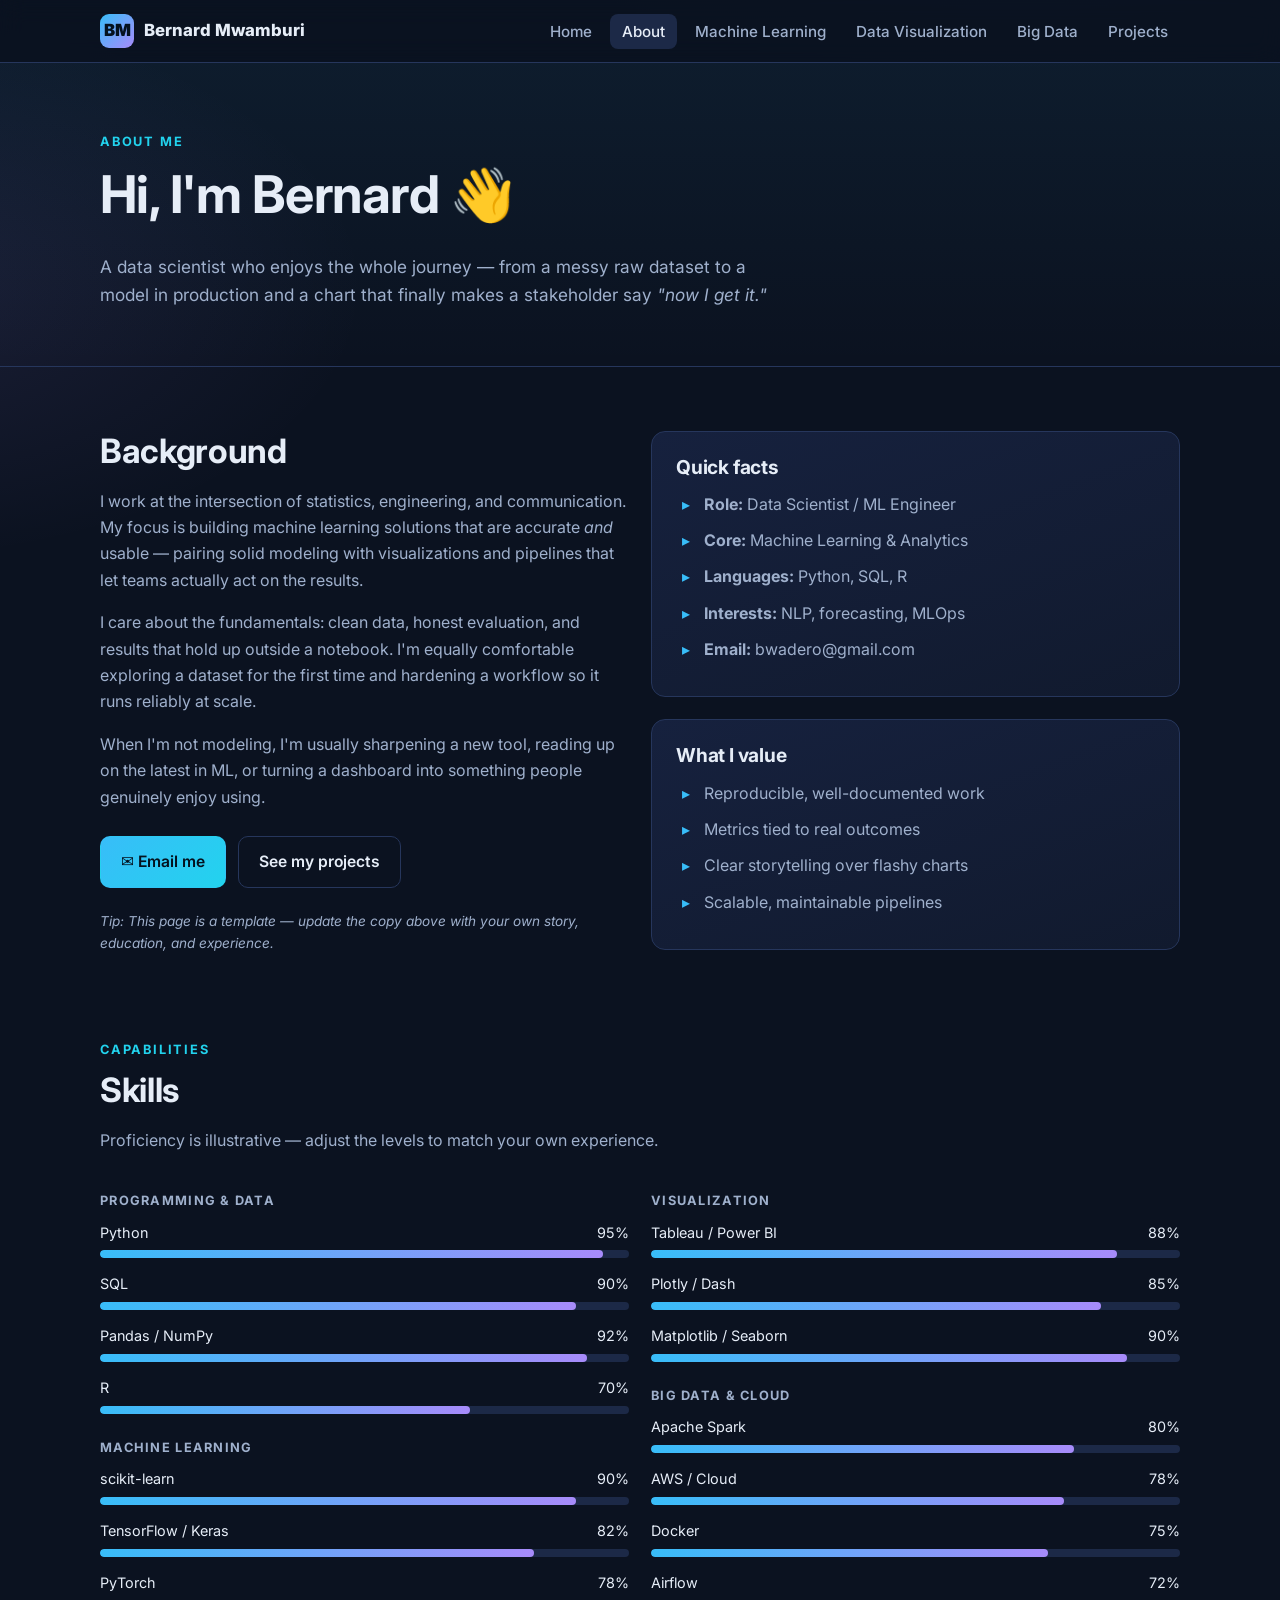
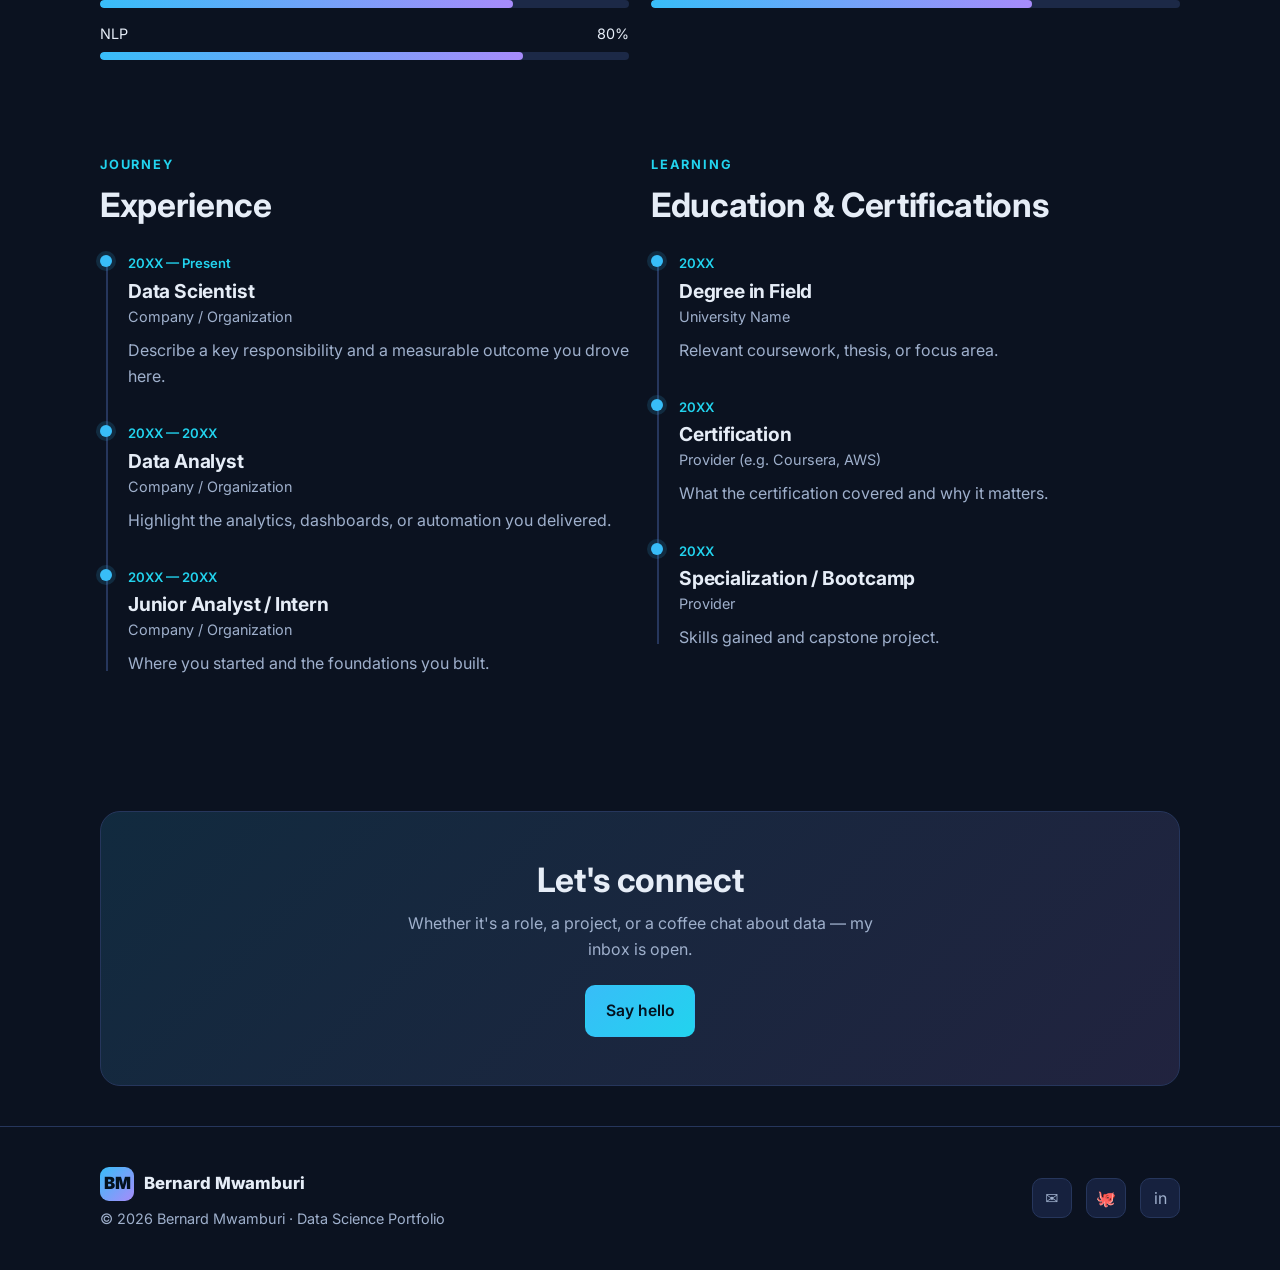
==== about.html @ d90df363 "Build multi-page Data Science portfolio website Add a static GitHub Pages site with dedicated pages " ====
<!DOCTYPE html>
<html lang="en">
<head>
  <meta charset="UTF-8" />
  <meta name="viewport" content="width=device-width, initial-scale=1.0" />
  <title>About — Bernard Mwamburi</title>
  <meta name="description" content="About Bernard Mwamburi — data science background, skills, and experience." />
  <link rel="preconnect" href="https://fonts.googleapis.com" />
  <link rel="preconnect" href="https://fonts.gstatic.com" crossorigin />
  <link href="https://fonts.googleapis.com/css2?family=Inter:wght@400;500;600;700;800;900&display=swap" rel="stylesheet" />
  <link rel="stylesheet" href="assets/css/style.css" />
</head>
<body>

  <nav class="nav">
    <div class="nav-inner">
      <a href="index.html" class="brand"><span class="logo">BM</span> Bernard Mwamburi</a>
      <button class="nav-toggle" aria-label="Toggle navigation" aria-expanded="false">☰</button>
      <ul class="nav-links">
        <li><a href="index.html">Home</a></li>
        <li><a href="about.html" class="active">About</a></li>
        <li><a href="machine-learning.html">Machine Learning</a></li>
        <li><a href="data-visualization.html">Data Visualization</a></li>
        <li><a href="big-data-analytics.html">Big Data</a></li>
        <li><a href="projects.html">Projects</a></li>
      </ul>
    </div>
  </nav>

  <header class="page-header">
    <div class="container reveal">
      <span class="eyebrow">About me</span>
      <h1>Hi, I'm Bernard 👋</h1>
      <p>
        A data scientist who enjoys the whole journey — from a messy raw dataset to a
        model in production and a chart that finally makes a stakeholder say
        <em>"now I get it."</em>
      </p>
    </div>
  </header>

  <!-- Bio + quick facts -->
  <section class="section">
    <div class="container">
      <div class="grid grid-2" style="align-items:start;">
        <div class="reveal">
          <h2>Background</h2>
          <p class="muted">
            I work at the intersection of statistics, engineering, and communication.
            My focus is building machine learning solutions that are accurate <em>and</em>
            usable — pairing solid modeling with visualizations and pipelines that let
            teams actually act on the results.
          </p>
          <p class="muted">
            I care about the fundamentals: clean data, honest evaluation, and results
            that hold up outside a notebook. I'm equally comfortable exploring a dataset
            for the first time and hardening a workflow so it runs reliably at scale.
          </p>
          <p class="muted">
            When I'm not modeling, I'm usually sharpening a new tool, reading up on the
            latest in ML, or turning a dashboard into something people genuinely enjoy using.
          </p>

          <div class="hero-actions">
            <a href="mailto:bwadero@gmail.com" class="btn btn-primary">✉️ Email me</a>
            <a href="projects.html" class="btn btn-ghost">See my projects</a>
          </div>

          <p class="muted" style="margin-top:22px; font-size:0.85rem;">
            <em>Tip: This page is a template — update the copy above with your own story,
            education, and experience.</em>
          </p>
        </div>

        <div class="reveal">
          <div class="card">
            <h3>Quick facts</h3>
            <ul class="check-list" style="margin-top:12px;">
              <li><strong>Role:</strong> Data Scientist / ML Engineer</li>
              <li><strong>Core:</strong> Machine Learning &amp; Analytics</li>
              <li><strong>Languages:</strong> Python, SQL, R</li>
              <li><strong>Interests:</strong> NLP, forecasting, MLOps</li>
              <li><strong>Email:</strong> bwadero@gmail.com</li>
            </ul>
          </div>
          <div class="card" style="margin-top:22px;">
            <h3>What I value</h3>
            <ul class="check-list" style="margin-top:12px;">
              <li>Reproducible, well-documented work</li>
              <li>Metrics tied to real outcomes</li>
              <li>Clear storytelling over flashy charts</li>
              <li>Scalable, maintainable pipelines</li>
            </ul>
          </div>
        </div>
      </div>
    </div>
  </section>

  <!-- Skills -->
  <section class="section" style="padding-top:0;">
    <div class="container">
      <div class="section-head reveal">
        <span class="eyebrow">Capabilities</span>
        <h2>Skills</h2>
        <p class="muted">Proficiency is illustrative — adjust the levels to match your own experience.</p>
      </div>

      <div class="grid grid-2" style="align-items:start;">
        <div class="reveal">
          <div class="skill-group">
            <h4>Programming &amp; Data</h4>
            <div class="skill-bar"><div class="label"><span>Python</span><span>95%</span></div><div class="track"><div class="fill" data-level="95%"></div></div></div>
            <div class="skill-bar"><div class="label"><span>SQL</span><span>90%</span></div><div class="track"><div class="fill" data-level="90%"></div></div></div>
            <div class="skill-bar"><div class="label"><span>Pandas / NumPy</span><span>92%</span></div><div class="track"><div class="fill" data-level="92%"></div></div></div>
            <div class="skill-bar"><div class="label"><span>R</span><span>70%</span></div><div class="track"><div class="fill" data-level="70%"></div></div></div>
          </div>
          <div class="skill-group">
            <h4>Machine Learning</h4>
            <div class="skill-bar"><div class="label"><span>scikit-learn</span><span>90%</span></div><div class="track"><div class="fill" data-level="90%"></div></div></div>
            <div class="skill-bar"><div class="label"><span>TensorFlow / Keras</span><span>82%</span></div><div class="track"><div class="fill" data-level="82%"></div></div></div>
            <div class="skill-bar"><div class="label"><span>PyTorch</span><span>78%</span></div><div class="track"><div class="fill" data-level="78%"></div></div></div>
            <div class="skill-bar"><div class="label"><span>NLP</span><span>80%</span></div><div class="track"><div class="fill" data-level="80%"></div></div></div>
          </div>
        </div>

        <div class="reveal">
          <div class="skill-group">
            <h4>Visualization</h4>
            <div class="skill-bar"><div class="label"><span>Tableau / Power BI</span><span>88%</span></div><div class="track"><div class="fill" data-level="88%"></div></div></div>
            <div class="skill-bar"><div class="label"><span>Plotly / Dash</span><span>85%</span></div><div class="track"><div class="fill" data-level="85%"></div></div></div>
            <div class="skill-bar"><div class="label"><span>Matplotlib / Seaborn</span><span>90%</span></div><div class="track"><div class="fill" data-level="90%"></div></div></div>
          </div>
          <div class="skill-group">
            <h4>Big Data &amp; Cloud</h4>
            <div class="skill-bar"><div class="label"><span>Apache Spark</span><span>80%</span></div><div class="track"><div class="fill" data-level="80%"></div></div></div>
            <div class="skill-bar"><div class="label"><span>AWS / Cloud</span><span>78%</span></div><div class="track"><div class="fill" data-level="78%"></div></div></div>
            <div class="skill-bar"><div class="label"><span>Docker</span><span>75%</span></div><div class="track"><div class="fill" data-level="75%"></div></div></div>
            <div class="skill-bar"><div class="label"><span>Airflow</span><span>72%</span></div><div class="track"><div class="fill" data-level="72%"></div></div></div>
          </div>
        </div>
      </div>
    </div>
  </section>

  <!-- Experience / education timeline -->
  <section class="section" style="padding-top:0;">
    <div class="container">
      <div class="grid grid-2" style="align-items:start;">
        <div class="reveal">
          <div class="section-head" style="margin-bottom:24px;">
            <span class="eyebrow">Journey</span>
            <h2>Experience</h2>
          </div>
          <div class="timeline">
            <div class="timeline-item">
              <span class="when">20XX — Present</span>
              <h3>Data Scientist</h3>
              <div class="where">Company / Organization</div>
              <p class="muted">Describe a key responsibility and a measurable outcome you drove here.</p>
            </div>
            <div class="timeline-item">
              <span class="when">20XX — 20XX</span>
              <h3>Data Analyst</h3>
              <div class="where">Company / Organization</div>
              <p class="muted">Highlight the analytics, dashboards, or automation you delivered.</p>
            </div>
            <div class="timeline-item">
              <span class="when">20XX — 20XX</span>
              <h3>Junior Analyst / Intern</h3>
              <div class="where">Company / Organization</div>
              <p class="muted">Where you started and the foundations you built.</p>
            </div>
          </div>
        </div>

        <div class="reveal">
          <div class="section-head" style="margin-bottom:24px;">
            <span class="eyebrow">Learning</span>
            <h2>Education &amp; Certifications</h2>
          </div>
          <div class="timeline">
            <div class="timeline-item">
              <span class="when">20XX</span>
              <h3>Degree in Field</h3>
              <div class="where">University Name</div>
              <p class="muted">Relevant coursework, thesis, or focus area.</p>
            </div>
            <div class="timeline-item">
              <span class="when">20XX</span>
              <h3>Certification</h3>
              <div class="where">Provider (e.g. Coursera, AWS)</div>
              <p class="muted">What the certification covered and why it matters.</p>
            </div>
            <div class="timeline-item">
              <span class="when">20XX</span>
              <h3>Specialization / Bootcamp</h3>
              <div class="where">Provider</div>
              <p class="muted">Skills gained and capstone project.</p>
            </div>
          </div>
        </div>
      </div>
    </div>
  </section>

  <section class="container">
    <div class="cta reveal">
      <h2>Let's connect</h2>
      <p>Whether it's a role, a project, or a coffee chat about data — my inbox is open.</p>
      <a href="mailto:bwadero@gmail.com" class="btn btn-primary">Say hello</a>
    </div>
  </section>

  <footer class="footer">
    <div class="container footer-inner">
      <div>
        <div class="brand" style="margin-bottom:6px;"><span class="logo">BM</span> Bernard Mwamburi</div>
        <p class="muted" style="margin:0; font-size:0.9rem;">© <span data-year>2026</span> Bernard Mwamburi · Data Science Portfolio</p>
      </div>
      <div class="social">
        <a href="mailto:bwadero@gmail.com" title="Email" aria-label="Email">✉️</a>
        <a href="https://github.com/berniac" title="GitHub" aria-label="GitHub" target="_blank" rel="noopener">🐙</a>
        <a href="#" title="LinkedIn" aria-label="LinkedIn" target="_blank" rel="noopener">in</a>
      </div>
    </div>
  </footer>

  <script src="assets/js/main.js"></script>
</body>
</html>
---- assets/css/style.css ----
/* ===========================================================
   Bernard Mwamburi — Data Science Portfolio
   Shared stylesheet
   =========================================================== */

:root {
  --bg:        #0b1220;
  --bg-soft:   #111a2e;
  --surface:   #16213e;
  --surface-2: #1c2947;
  --border:    #26365c;
  --text:      #e6edf7;
  --muted:     #9fb0cc;
  --primary:   #38bdf8;   /* sky */
  --primary-2: #22d3ee;   /* cyan */
  --accent:    #a78bfa;   /* violet */
  --success:   #34d399;
  --warning:   #fbbf24;
  --radius:    14px;
  --radius-sm: 10px;
  --shadow:    0 10px 30px rgba(0, 0, 0, 0.35);
  --maxw:      1120px;
  --font: "Inter", system-ui, -apple-system, "Segoe UI", Roboto, Helvetica, Arial, sans-serif;
}

* { box-sizing: border-box; }

html { scroll-behavior: smooth; }

body {
  margin: 0;
  font-family: var(--font);
  color: var(--text);
  background: radial-gradient(1200px 600px at 80% -10%, rgba(56, 189, 248, 0.12), transparent 60%),
              radial-gradient(900px 500px at -10% 10%, rgba(167, 139, 250, 0.10), transparent 55%),
              var(--bg);
  line-height: 1.65;
  -webkit-font-smoothing: antialiased;
}

a { color: var(--primary); text-decoration: none; }
a:hover { color: var(--primary-2); }

img { max-width: 100%; display: block; }

h1, h2, h3, h4 { line-height: 1.2; margin: 0 0 0.5em; font-weight: 700; letter-spacing: -0.01em; }
h1 { font-size: clamp(2rem, 5vw, 3.25rem); }
h2 { font-size: clamp(1.5rem, 3vw, 2.1rem); }
h3 { font-size: 1.2rem; }
p  { margin: 0 0 1rem; color: var(--text); }

.container { width: 100%; max-width: var(--maxw); margin: 0 auto; padding: 0 20px; }

.muted { color: var(--muted); }
.center { text-align: center; }
.gradient-text {
  background: linear-gradient(90deg, var(--primary), var(--primary-2), var(--accent));
  -webkit-background-clip: text; background-clip: text;
  -webkit-text-fill-color: transparent; color: transparent;
}

/* ---------- Navbar ---------- */
.nav {
  position: sticky; top: 0; z-index: 50;
  background: rgba(11, 18, 32, 0.72);
  backdrop-filter: blur(12px);
  border-bottom: 1px solid var(--border);
}
.nav-inner {
  display: flex; align-items: center; justify-content: space-between;
  max-width: var(--maxw); margin: 0 auto; padding: 14px 20px;
}
.brand { display: flex; align-items: center; gap: 10px; font-weight: 800; color: var(--text); font-size: 1.05rem; }
.brand .logo {
  width: 34px; height: 34px; border-radius: 9px;
  display: grid; place-items: center; font-weight: 900; color: #04121f;
  background: linear-gradient(135deg, var(--primary), var(--accent));
}
.nav-links { display: flex; align-items: center; gap: 6px; list-style: none; margin: 0; padding: 0; }
.nav-links a {
  color: var(--muted); padding: 8px 12px; border-radius: 8px; font-size: 0.95rem; font-weight: 500;
  transition: background 0.2s, color 0.2s;
}
.nav-links a:hover { color: var(--text); background: var(--surface); }
.nav-links a.active { color: var(--text); background: var(--surface-2); }

.nav-toggle {
  display: none; background: none; border: 1px solid var(--border); color: var(--text);
  border-radius: 8px; padding: 8px 10px; cursor: pointer; font-size: 1.1rem;
}

@media (max-width: 820px) {
  .nav-toggle { display: block; }
  .nav-links {
    position: absolute; top: 62px; left: 0; right: 0;
    flex-direction: column; align-items: stretch; gap: 2px;
    background: var(--bg-soft); border-bottom: 1px solid var(--border);
    padding: 10px 16px 16px; display: none;
  }
  .nav-links.open { display: flex; }
  .nav-links a { padding: 12px 10px; }
}

/* ---------- Buttons ---------- */
.btn {
  display: inline-flex; align-items: center; gap: 8px;
  padding: 12px 20px; border-radius: 10px; font-weight: 600; font-size: 0.98rem;
  border: 1px solid transparent; cursor: pointer; transition: transform 0.15s, box-shadow 0.2s, background 0.2s;
}
.btn-primary {
  background: linear-gradient(135deg, var(--primary), var(--primary-2));
  color: #04121f;
}
.btn-primary:hover { transform: translateY(-2px); box-shadow: 0 10px 24px rgba(56, 189, 248, 0.35); color: #04121f; }
.btn-ghost { background: transparent; border-color: var(--border); color: var(--text); }
.btn-ghost:hover { background: var(--surface); color: var(--text); }

/* ---------- Hero ---------- */
.hero { padding: 88px 0 64px; }
.hero-grid { display: grid; grid-template-columns: 1.15fr 0.85fr; gap: 48px; align-items: center; }
.eyebrow {
  display: inline-block; font-size: 0.8rem; letter-spacing: 0.14em; text-transform: uppercase;
  color: var(--primary-2); font-weight: 700; margin-bottom: 14px;
}
.hero p.lead { font-size: 1.15rem; color: var(--muted); max-width: 46ch; }
.hero-actions { display: flex; gap: 12px; flex-wrap: wrap; margin-top: 26px; }

.avatar-card {
  background: linear-gradient(160deg, var(--surface), var(--bg-soft));
  border: 1px solid var(--border); border-radius: 20px; padding: 28px; box-shadow: var(--shadow);
}
.avatar-ring {
  width: 150px; height: 150px; margin: 0 auto 18px; border-radius: 50%;
  display: grid; place-items: center; font-size: 3rem; font-weight: 800; color: #04121f;
  background: linear-gradient(135deg, var(--primary), var(--accent));
  box-shadow: 0 0 0 6px rgba(56, 189, 248, 0.12);
}
.stat-row { display: flex; justify-content: space-around; margin-top: 20px; padding-top: 20px; border-top: 1px solid var(--border); }
.stat { text-align: center; }
.stat b { display: block; font-size: 1.5rem; color: var(--text); }
.stat span { font-size: 0.8rem; color: var(--muted); }

@media (max-width: 820px) {
  .hero-grid { grid-template-columns: 1fr; gap: 32px; }
  .hero { padding: 56px 0 40px; }
}

/* ---------- Sections ---------- */
.section { padding: 64px 0; }
.section-head { max-width: 62ch; margin-bottom: 40px; }
.section-head .eyebrow { margin-bottom: 10px; }

/* ---------- Page header (interior pages) ---------- */
.page-header {
  padding: 64px 0 40px; border-bottom: 1px solid var(--border);
  background: linear-gradient(180deg, rgba(56, 189, 248, 0.06), transparent);
}
.page-header .eyebrow { margin-bottom: 12px; }
.page-header p { max-width: 62ch; color: var(--muted); font-size: 1.08rem; }

/* ---------- Cards / grids ---------- */
.grid { display: grid; gap: 22px; }
.grid-2 { grid-template-columns: repeat(2, 1fr); }
.grid-3 { grid-template-columns: repeat(3, 1fr); }
@media (max-width: 900px) { .grid-3 { grid-template-columns: repeat(2, 1fr); } }
@media (max-width: 640px) { .grid-2, .grid-3 { grid-template-columns: 1fr; } }

.card {
  background: linear-gradient(160deg, var(--surface), var(--bg-soft));
  border: 1px solid var(--border); border-radius: var(--radius);
  padding: 24px; transition: transform 0.18s, border-color 0.2s, box-shadow 0.2s;
}
.card:hover { transform: translateY(-4px); border-color: var(--primary); box-shadow: var(--shadow); }
.card .icon {
  width: 46px; height: 46px; border-radius: 12px; display: grid; place-items: center;
  font-size: 1.4rem; margin-bottom: 16px;
  background: rgba(56, 189, 248, 0.12); border: 1px solid rgba(56, 189, 248, 0.25);
}
.card h3 { margin-bottom: 8px; }
.card p { color: var(--muted); font-size: 0.96rem; margin-bottom: 0; }

/* Project cards */
.project {
  display: flex; flex-direction: column;
  background: linear-gradient(160deg, var(--surface), var(--bg-soft));
  border: 1px solid var(--border); border-radius: var(--radius); overflow: hidden;
  transition: transform 0.18s, border-color 0.2s, box-shadow 0.2s;
}
.project:hover { transform: translateY(-4px); border-color: var(--primary); box-shadow: var(--shadow); }
.project .thumb {
  height: 150px; display: grid; place-items: center; font-size: 2.6rem;
  background: linear-gradient(135deg, rgba(56,189,248,0.18), rgba(167,139,250,0.18));
  border-bottom: 1px solid var(--border);
}
.project .body { padding: 22px; display: flex; flex-direction: column; flex: 1; }
.project h3 { margin-bottom: 8px; }
.project p { color: var(--muted); font-size: 0.95rem; flex: 1; }
.project .links { display: flex; gap: 14px; margin-top: 16px; font-size: 0.9rem; font-weight: 600; }

/* Tags */
.tags { display: flex; flex-wrap: wrap; gap: 8px; margin: 14px 0 0; }
.tag {
  font-size: 0.78rem; font-weight: 600; padding: 4px 10px; border-radius: 999px;
  background: var(--surface-2); border: 1px solid var(--border); color: var(--muted);
}
.tag.primary { color: var(--primary-2); border-color: rgba(34, 211, 238, 0.35); background: rgba(34, 211, 238, 0.08); }

/* ---------- Skills ---------- */
.skill-group { margin-bottom: 26px; }
.skill-group h4 { color: var(--muted); text-transform: uppercase; letter-spacing: 0.1em; font-size: 0.8rem; margin-bottom: 12px; }
.skill-bar { margin-bottom: 14px; }
.skill-bar .label { display: flex; justify-content: space-between; font-size: 0.9rem; margin-bottom: 6px; }
.skill-bar .track { height: 8px; background: var(--surface-2); border-radius: 999px; overflow: hidden; }
.skill-bar .fill { height: 100%; border-radius: 999px; background: linear-gradient(90deg, var(--primary), var(--accent)); }

/* ---------- Timeline ---------- */
.timeline { position: relative; padding-left: 28px; }
.timeline::before { content: ""; position: absolute; left: 6px; top: 6px; bottom: 6px; width: 2px; background: var(--border); }
.timeline-item { position: relative; margin-bottom: 30px; }
.timeline-item::before {
  content: ""; position: absolute; left: -28px; top: 6px; width: 12px; height: 12px; border-radius: 50%;
  background: var(--primary); box-shadow: 0 0 0 4px rgba(56, 189, 248, 0.15);
}
.timeline-item .when { font-size: 0.82rem; color: var(--primary-2); font-weight: 600; }
.timeline-item h3 { margin: 4px 0 2px; }
.timeline-item .where { color: var(--muted); font-size: 0.9rem; margin-bottom: 8px; }

/* ---------- CTA band ---------- */
.cta {
  margin: 40px 0; padding: 48px; border-radius: 20px; text-align: center;
  background: linear-gradient(135deg, rgba(56,189,248,0.14), rgba(167,139,250,0.14));
  border: 1px solid var(--border);
}
.cta h2 { margin-bottom: 10px; }
.cta p { color: var(--muted); max-width: 50ch; margin: 0 auto 22px; }

/* ---------- Footer ---------- */
.footer { border-top: 1px solid var(--border); padding: 40px 0; margin-top: 40px; }
.footer-inner { display: flex; justify-content: space-between; align-items: center; gap: 20px; flex-wrap: wrap; }
.social { display: flex; gap: 14px; }
.social a {
  width: 40px; height: 40px; border-radius: 10px; display: grid; place-items: center;
  border: 1px solid var(--border); color: var(--muted); background: var(--surface); transition: all 0.2s;
}
.social a:hover { color: var(--text); border-color: var(--primary); transform: translateY(-2px); }

/* ---------- List with checks ---------- */
.check-list { list-style: none; padding: 0; margin: 0; }
.check-list li { position: relative; padding-left: 28px; margin-bottom: 10px; color: var(--muted); }
.check-list li::before { content: "▸"; position: absolute; left: 6px; color: var(--primary); font-weight: 700; }

/* ---------- Reveal on scroll ---------- */
.reveal { opacity: 0; transform: translateY(18px); transition: opacity 0.6s ease, transform 0.6s ease; }
.reveal.visible { opacity: 1; transform: none; }

@media (prefers-reduced-motion: reduce) {
  * { scroll-behavior: auto !important; }
  .reveal { opacity: 1; transform: none; transition: none; }
}
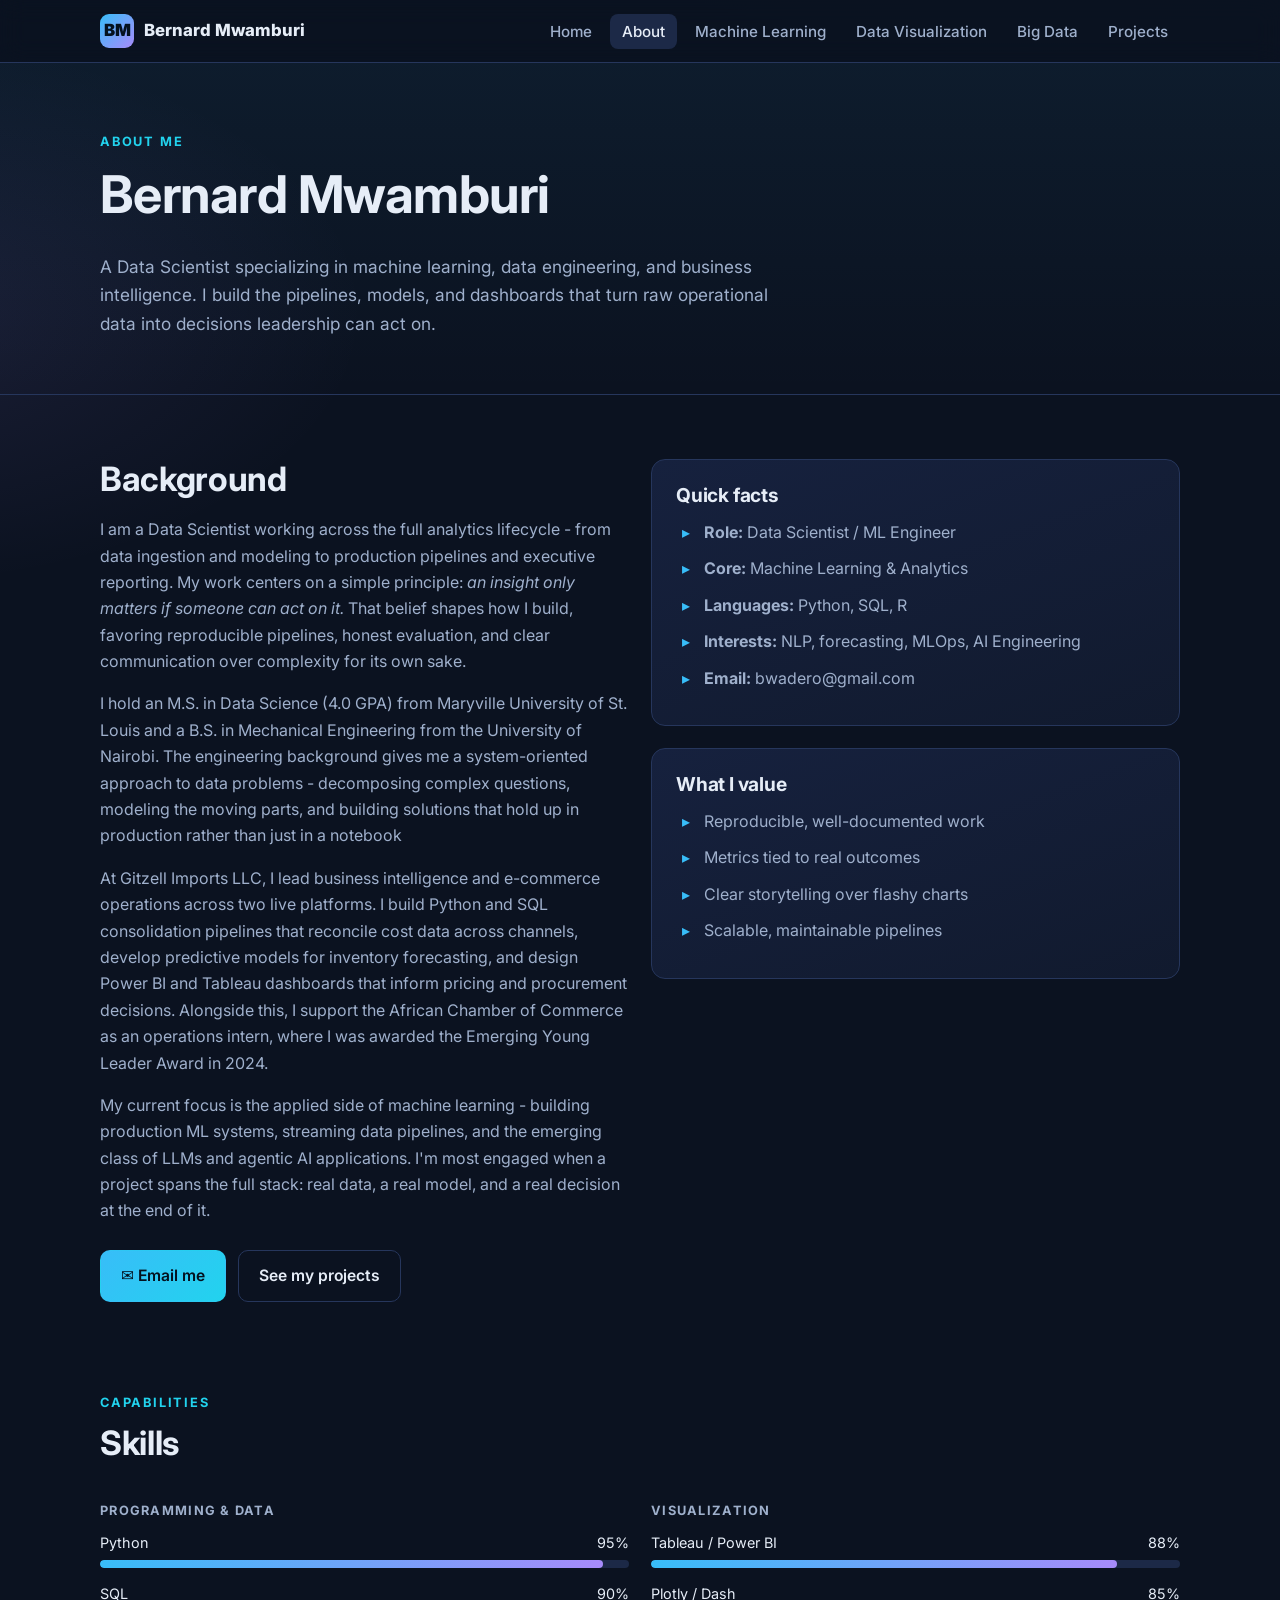
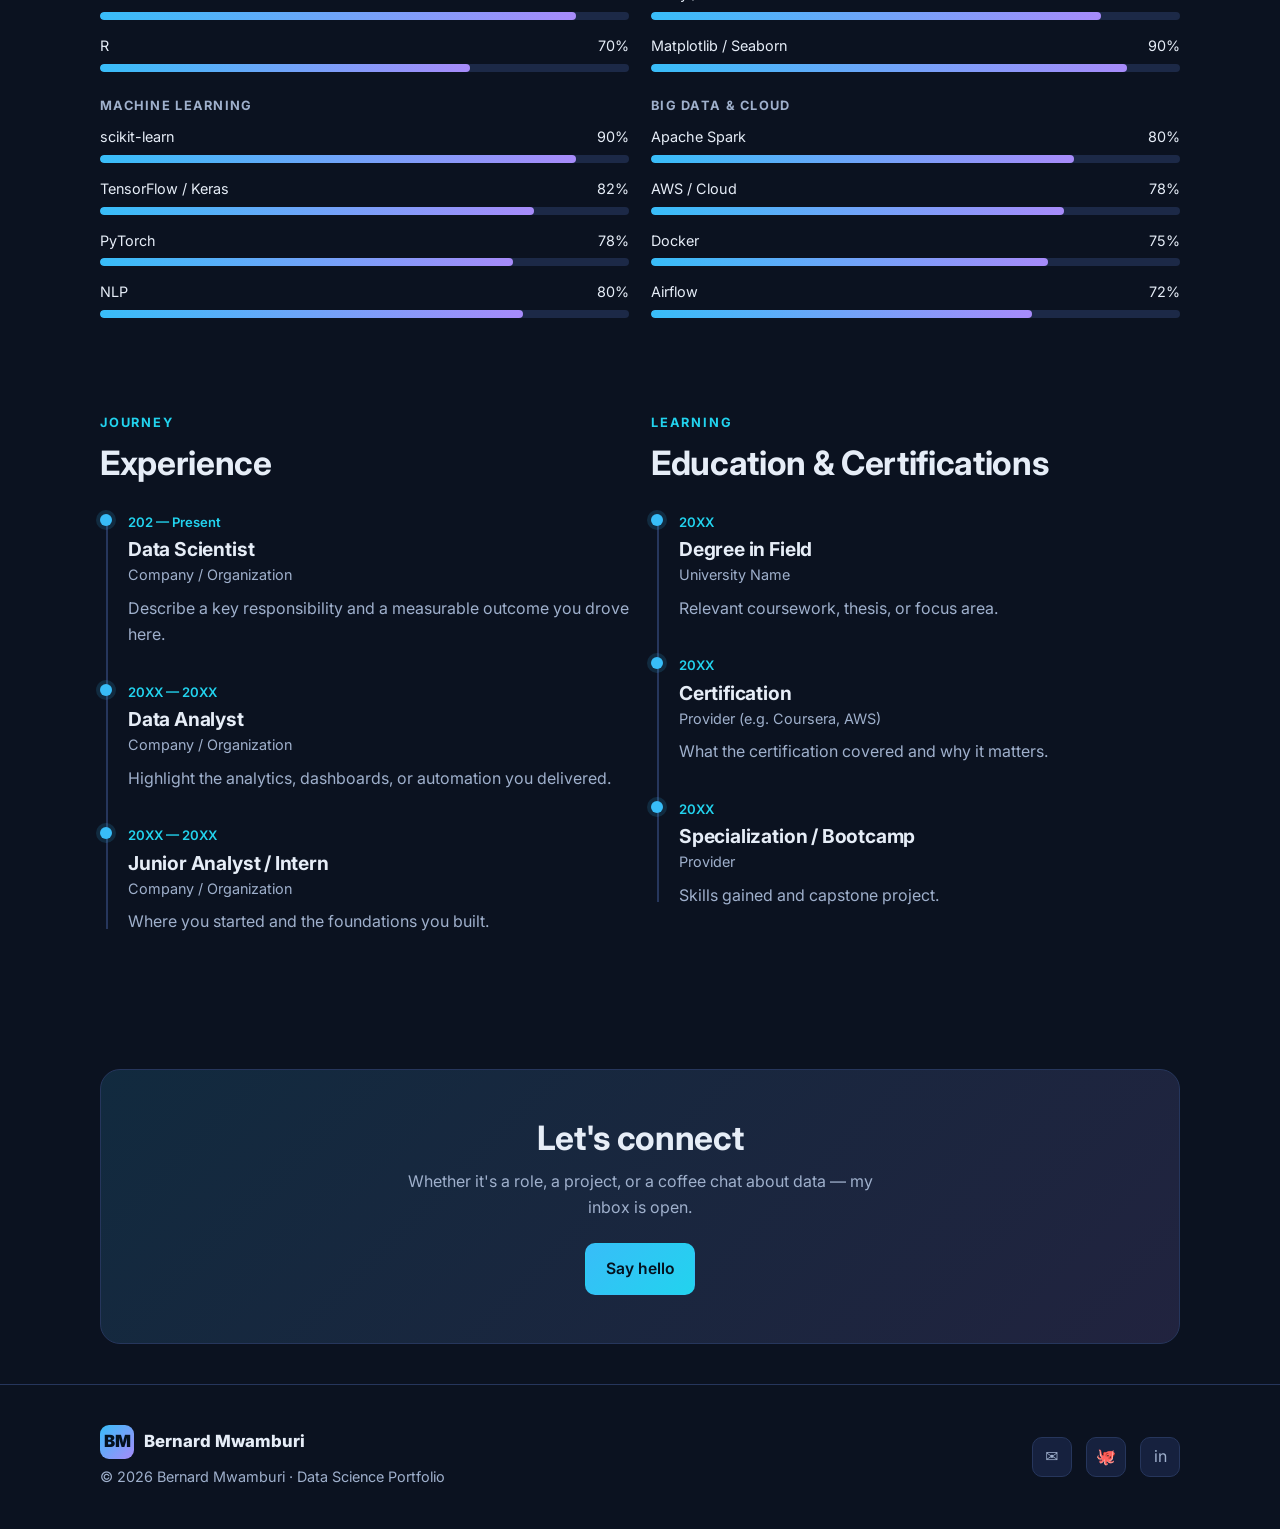
==== commit 7607e2db: "Revise about section with updated personal info Updated personal introduction and background details" ====
--- a/about.html
+++ b/about.html
@@ -30,11 +30,11 @@
   <header class="page-header">
     <div class="container reveal">
       <span class="eyebrow">About me</span>
-      <h1>Hi, I'm Bernard 👋</h1>
+      <h1>Bernard Mwamburi</h1>
       <p>
-        A data scientist who enjoys the whole journey — from a messy raw dataset to a
-        model in production and a chart that finally makes a stakeholder say
-        <em>"now I get it."</em>
+        A Data Scientist specializing in machine learning, data engineering, and
+        business intelligence. I build the pipelines, models, and dashboards
+        that turn raw operational data into decisions leadership can act on.
       </p>
     </div>
   </header>
@@ -46,19 +46,32 @@
         <div class="reveal">
           <h2>Background</h2>
           <p class="muted">
-            I work at the intersection of statistics, engineering, and communication.
-            My focus is building machine learning solutions that are accurate <em>and</em>
-            usable — pairing solid modeling with visualizations and pipelines that let
-            teams actually act on the results.
-          </p>
-          <p class="muted">
-            I care about the fundamentals: clean data, honest evaluation, and results
-            that hold up outside a notebook. I'm equally comfortable exploring a dataset
-            for the first time and hardening a workflow so it runs reliably at scale.
-          </p>
-          <p class="muted">
-            When I'm not modeling, I'm usually sharpening a new tool, reading up on the
-            latest in ML, or turning a dashboard into something people genuinely enjoy using.
+            I am a Data Scientist working across the full analytics lifecycle - from data 
+            ingestion and modeling to production pipelines and executive reporting. My work
+            centers on a simple principle: <em>an insight only matters if someone can act on it.</em>
+            That belief shapes how I build, favoring reproducible pipelines, honest evaluation,
+            and clear communication over complexity for its own sake.
+          </p>
+          <p class="muted">
+            I hold an M.S. in Data Science (4.0 GPA) from Maryville University of St. Louis and 
+            a B.S. in Mechanical Engineering from the University of Nairobi. The engineering background
+            gives me a system-oriented approach to data problems - decomposing complex questions, modeling
+            the moving parts, and building solutions that hold up in production rather than just
+            in a notebook
+          </p>
+          <p class="muted">
+            At Gitzell Imports LLC, I lead business intelligence and e-commerce operations across two
+            live platforms. I build Python and SQL consolidation pipelines that reconcile cost data
+            across channels, develop predictive models for inventory forecasting, and design Power BI
+            and Tableau dashboards that inform pricing and procurement decisions. Alongside this,
+            I support the African Chamber of Commerce as an operations intern, where I was awarded
+            the Emerging Young Leader Award in 2024.
+          </p>
+          <p class="muted">
+            My current focus is the applied side of machine learning - building production ML systems,
+            streaming data pipelines, and the emerging class of LLMs and agentic AI applications.
+            I'm most engaged when a project spans the full stack: real data, a real model, and a real
+            decision at the end of it.
           </p>
 
           <div class="hero-actions">
@@ -67,8 +80,6 @@
           </div>
 
           <p class="muted" style="margin-top:22px; font-size:0.85rem;">
-            <em>Tip: This page is a template — update the copy above with your own story,
-            education, and experience.</em>
           </p>
         </div>
 
@@ -79,7 +90,7 @@
               <li><strong>Role:</strong> Data Scientist / ML Engineer</li>
               <li><strong>Core:</strong> Machine Learning &amp; Analytics</li>
               <li><strong>Languages:</strong> Python, SQL, R</li>
-              <li><strong>Interests:</strong> NLP, forecasting, MLOps</li>
+              <li><strong>Interests:</strong> NLP, forecasting, MLOps, AI Engineering</li>
               <li><strong>Email:</strong> bwadero@gmail.com</li>
             </ul>
           </div>
@@ -103,7 +114,6 @@
       <div class="section-head reveal">
         <span class="eyebrow">Capabilities</span>
         <h2>Skills</h2>
-        <p class="muted">Proficiency is illustrative — adjust the levels to match your own experience.</p>
       </div>
 
       <div class="grid grid-2" style="align-items:start;">
@@ -112,7 +122,6 @@
             <h4>Programming &amp; Data</h4>
             <div class="skill-bar"><div class="label"><span>Python</span><span>95%</span></div><div class="track"><div class="fill" data-level="95%"></div></div></div>
             <div class="skill-bar"><div class="label"><span>SQL</span><span>90%</span></div><div class="track"><div class="fill" data-level="90%"></div></div></div>
-            <div class="skill-bar"><div class="label"><span>Pandas / NumPy</span><span>92%</span></div><div class="track"><div class="fill" data-level="92%"></div></div></div>
             <div class="skill-bar"><div class="label"><span>R</span><span>70%</span></div><div class="track"><div class="fill" data-level="70%"></div></div></div>
           </div>
           <div class="skill-group">
@@ -154,7 +163,7 @@
           </div>
           <div class="timeline">
             <div class="timeline-item">
-              <span class="when">20XX — Present</span>
+              <span class="when">202 — Present</span>
               <h3>Data Scientist</h3>
               <div class="where">Company / Organization</div>
               <p class="muted">Describe a key responsibility and a measurable outcome you drove here.</p>
@@ -220,8 +229,8 @@
       </div>
       <div class="social">
         <a href="mailto:bwadero@gmail.com" title="Email" aria-label="Email">✉️</a>
-        <a href="https://github.com/berniac" title="GitHub" aria-label="GitHub" target="_blank" rel="noopener">🐙</a>
-        <a href="#" title="LinkedIn" aria-label="LinkedIn" target="_blank" rel="noopener">in</a>
+        <a href="https://github.com/Berniac" title="GitHub" aria-label="GitHub" target="_blank" rel="noopener">🐙</a>
+        <a href="https://www.linkedin.com/in/bernard-mwamburi-ms-6798a7144/" title="LinkedIn" aria-label="LinkedIn" target="_blank" rel="noopener">in</a>
       </div>
     </div>
   </footer>
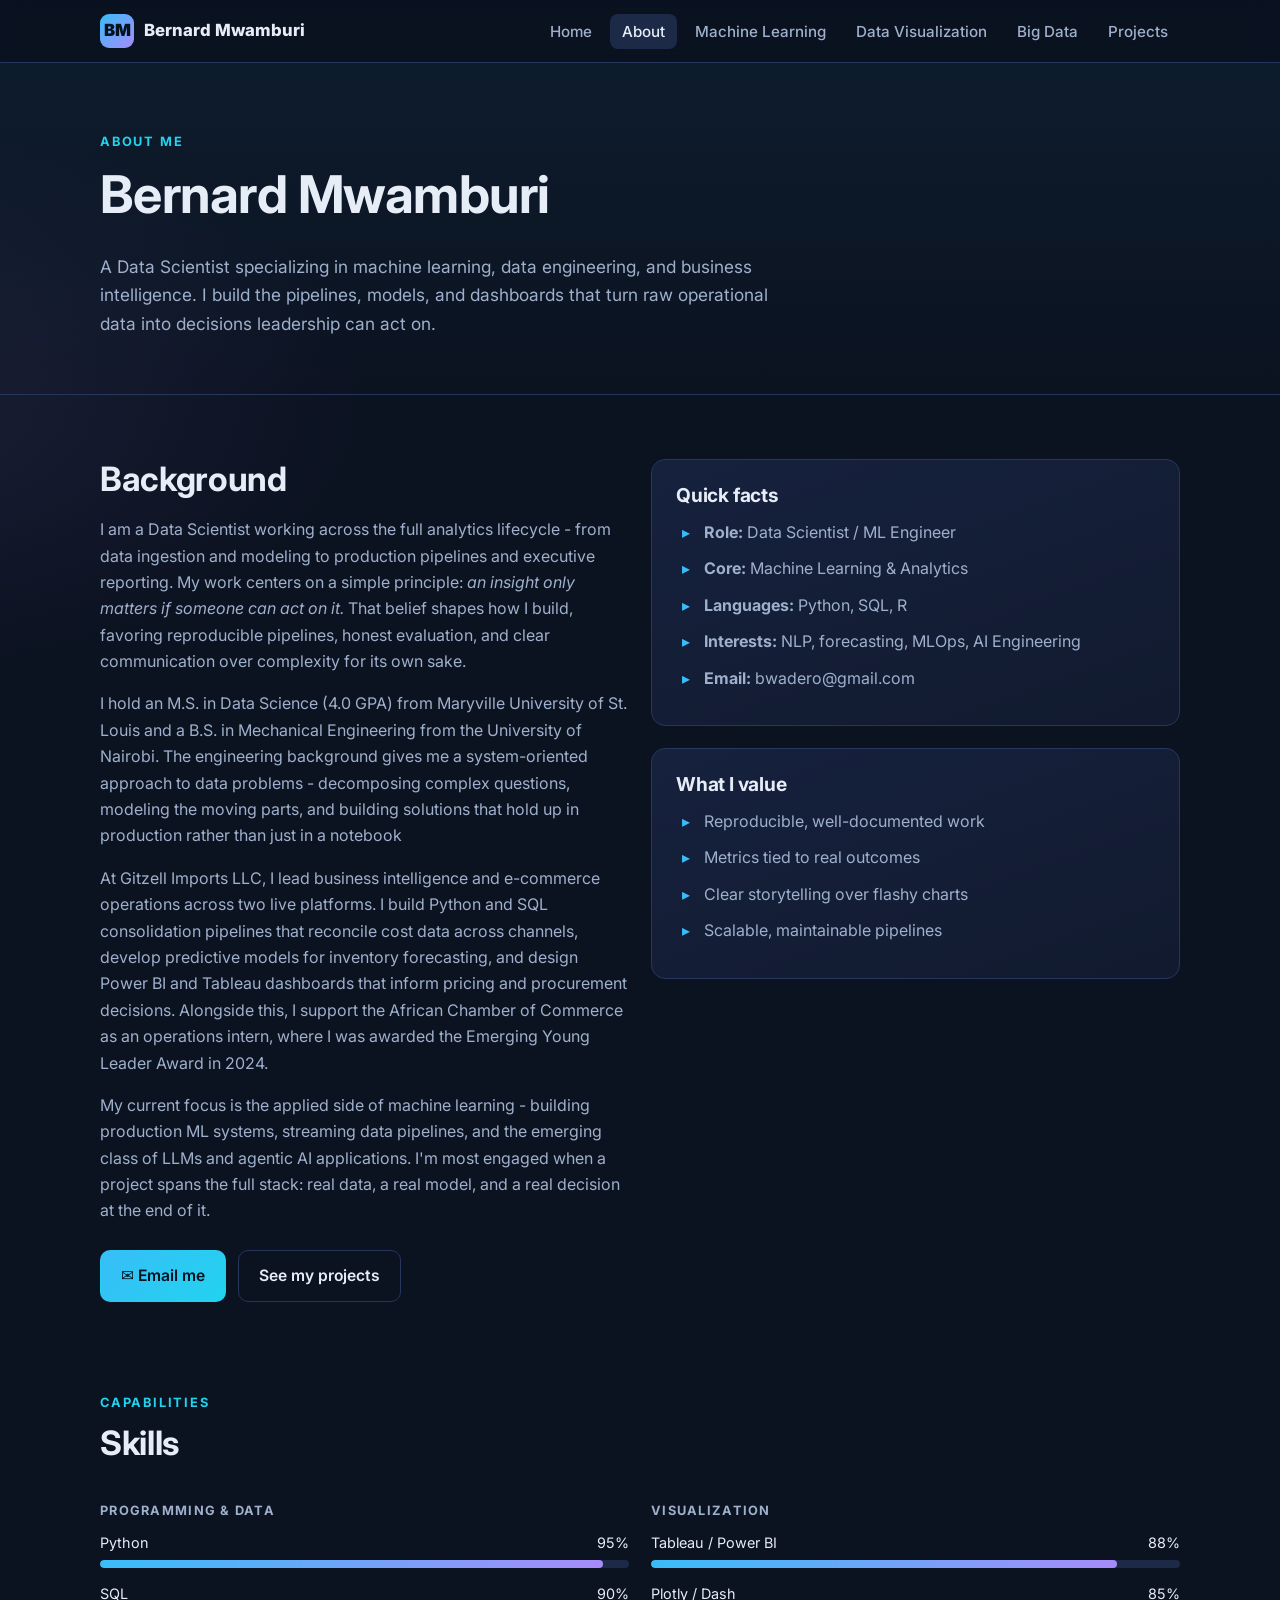
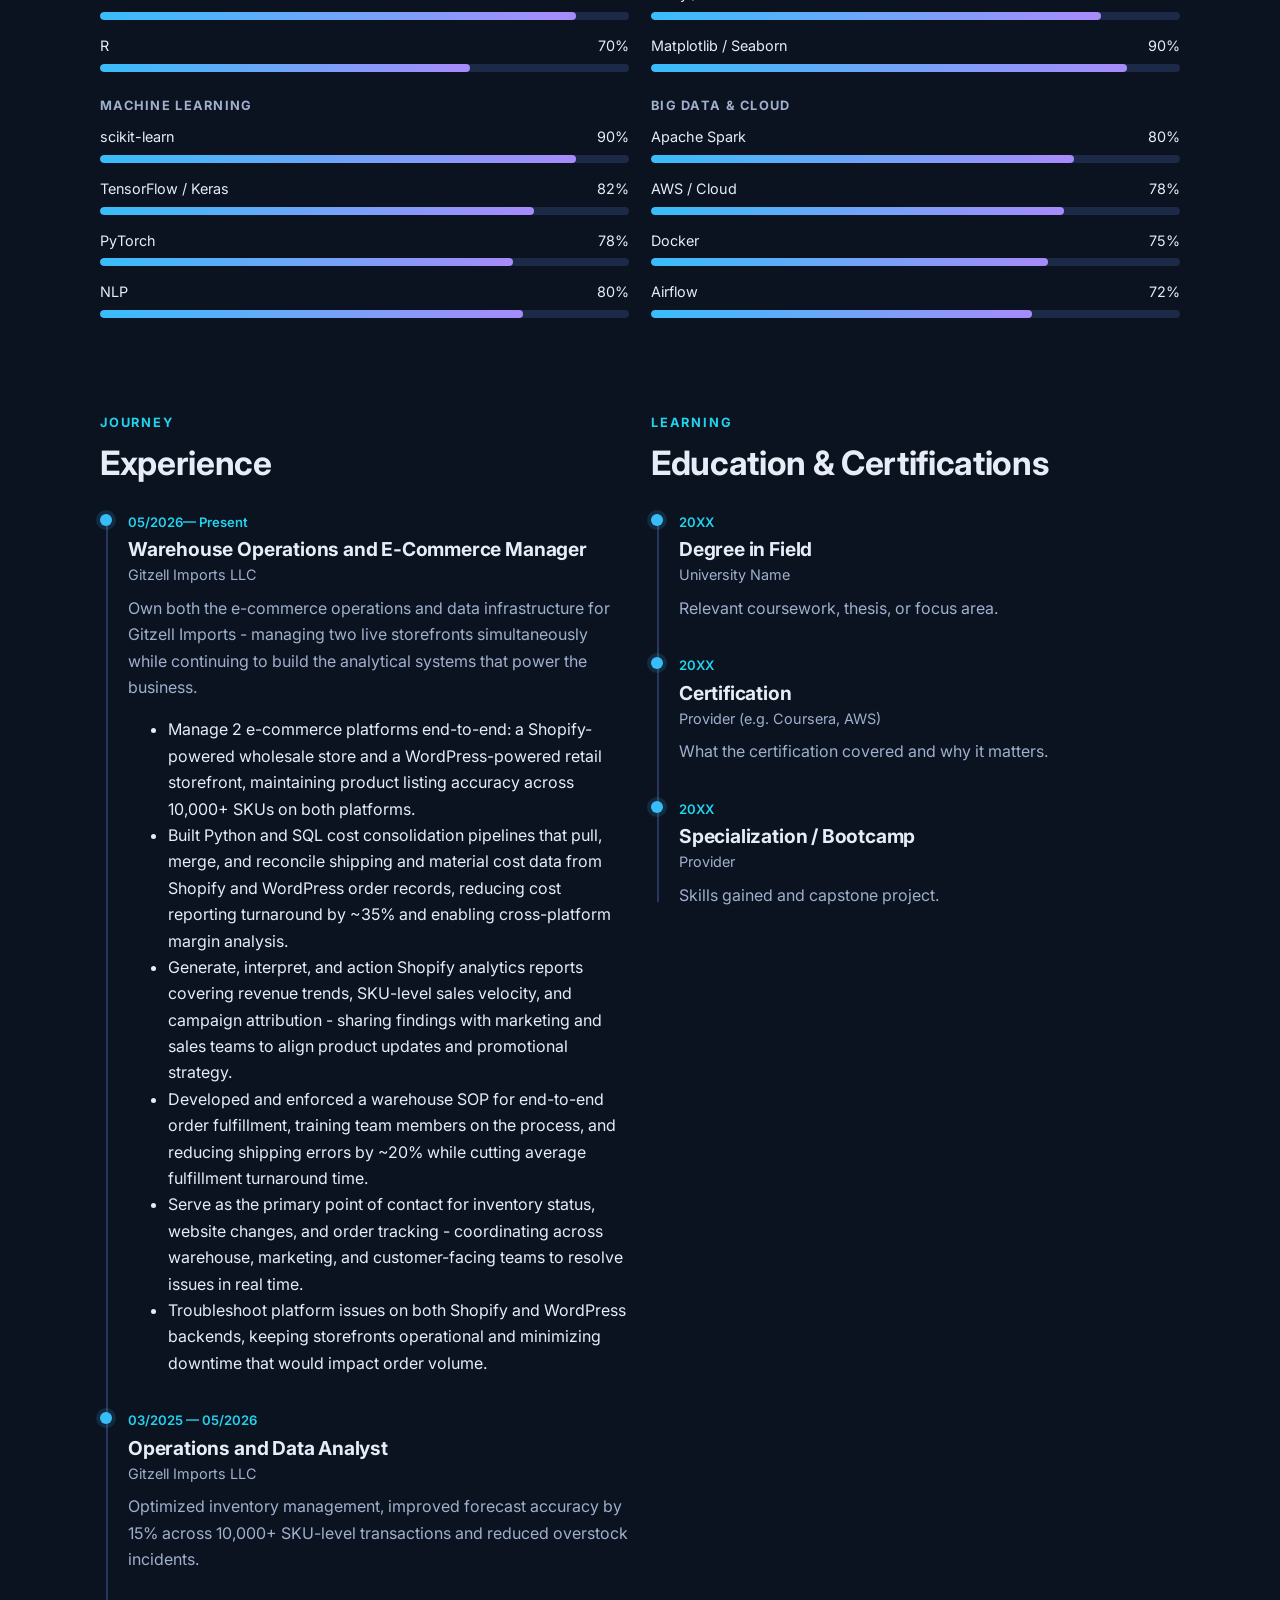
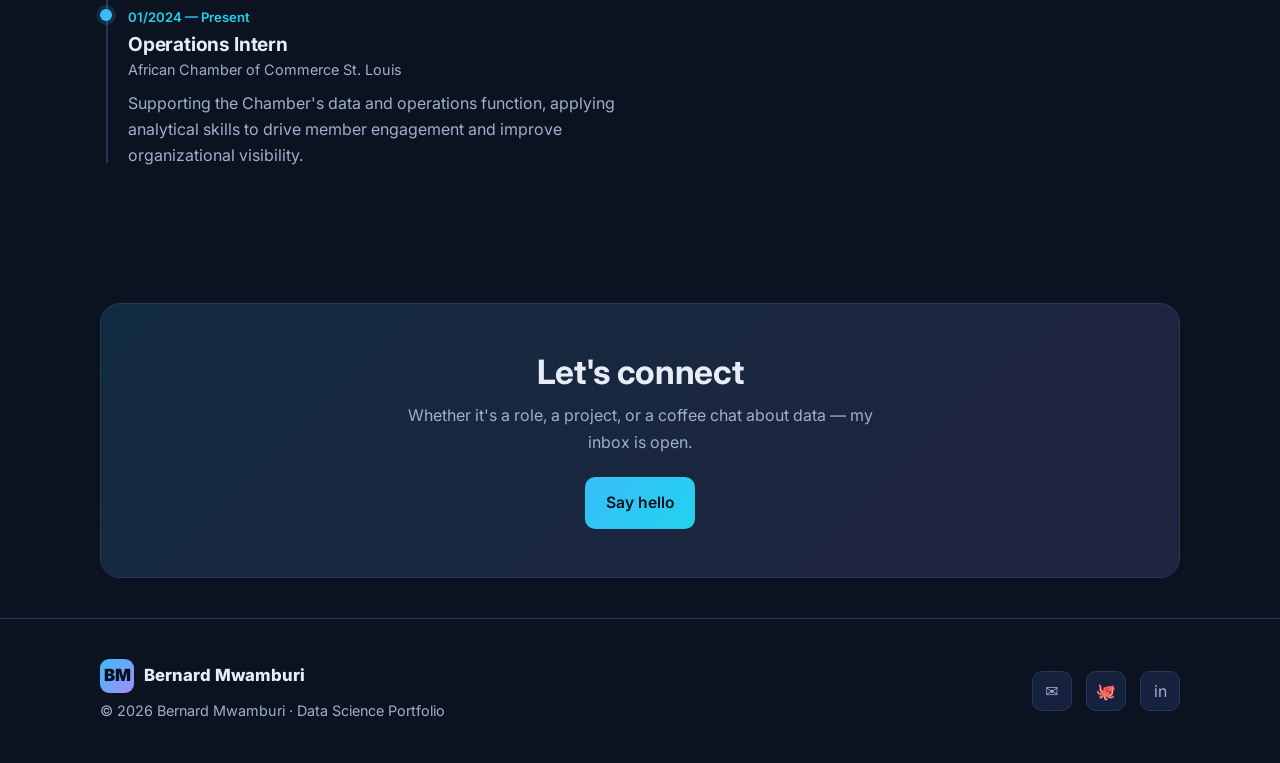
==== commit d650c3e5: "Revise experience section with new job details Updated experience section with new roles and respons" ====
--- a/about.html
+++ b/about.html
@@ -163,22 +163,51 @@
           </div>
           <div class="timeline">
             <div class="timeline-item">
-              <span class="when">202 — Present</span>
-              <h3>Data Scientist</h3>
-              <div class="where">Company / Organization</div>
-              <p class="muted">Describe a key responsibility and a measurable outcome you drove here.</p>
-            </div>
-            <div class="timeline-item">
-              <span class="when">20XX — 20XX</span>
-              <h3>Data Analyst</h3>
-              <div class="where">Company / Organization</div>
-              <p class="muted">Highlight the analytics, dashboards, or automation you delivered.</p>
-            </div>
-            <div class="timeline-item">
-              <span class="when">20XX — 20XX</span>
-              <h3>Junior Analyst / Intern</h3>
-              <div class="where">Company / Organization</div>
-              <p class="muted">Where you started and the foundations you built.</p>
+              <span class="when">05/2026— Present</span>
+              <h3>Warehouse Operations and E-Commerce Manager</h3>
+              <div class="where">Gitzell Imports LLC</div>
+              <p class="muted">Own both the e-commerce operations and data infrastructure for 
+              Gitzell Imports - managing two live storefronts simultaneously while continuing
+              to build the analytical systems that power the business.
+              </p>
+              <ul class="metrics">
+                <li>Manage 2 e-commerce platforms end-to-end: a Shopify-powered wholesale store
+                and a WordPress-powered retail storefront, maintaining product listing accuracy
+                across 10,000+ SKUs on both platforms.</li>
+                <li>Built Python and SQL cost consolidation pipelines that pull, merge, and
+                reconcile shipping and material cost data from Shopify and WordPress order
+                records, reducing cost reporting turnaround by ~35% and enabling cross-platform
+                margin analysis.</li>
+                <li>Generate, interpret, and action Shopify analytics reports covering revenue
+                trends, SKU-level sales velocity, and campaign attribution - sharing findings with
+                marketing and sales teams to align product updates and promotional strategy.</li>
+                <li>Developed and enforced a warehouse SOP for end-to-end order fulfillment, training
+                team members on the process, and reducing shipping errors by ~20% while cutting
+                average fulfillment turnaround time.</li>
+                <li>
+                  Serve as the primary point of contact for inventory status, website changes, and order
+                  tracking - coordinating across warehouse, marketing, and customer-facing teams to resolve
+                  issues in real time.
+                </li>
+                <li>
+                  Troubleshoot platform issues on both Shopify and WordPress backends, keeping storefronts
+                  operational and minimizing downtime that would impact order volume.
+                </li>
+              </ul>
+            </div>
+            <div class="timeline-item">
+              <span class="when">03/2025 — 05/2026</span>
+              <h3>Operations and Data Analyst</h3>
+              <div class="where">Gitzell Imports LLC</div>
+              <p class="muted">Optimized inventory management, improved forecast accuracy by 15% across
+                10,000+ SKU-level transactions and reduced overstock incidents.</p>
+            </div>
+            <div class="timeline-item">
+              <span class="when">01/2024 — Present</span>
+              <h3>Operations Intern</h3>
+              <div class="where">African Chamber of Commerce St. Louis</div>
+              <p class="muted">Supporting the Chamber's data and operations function, applying
+                analytical skills to drive member engagement and improve organizational visibility.</p>
             </div>
           </div>
         </div>
